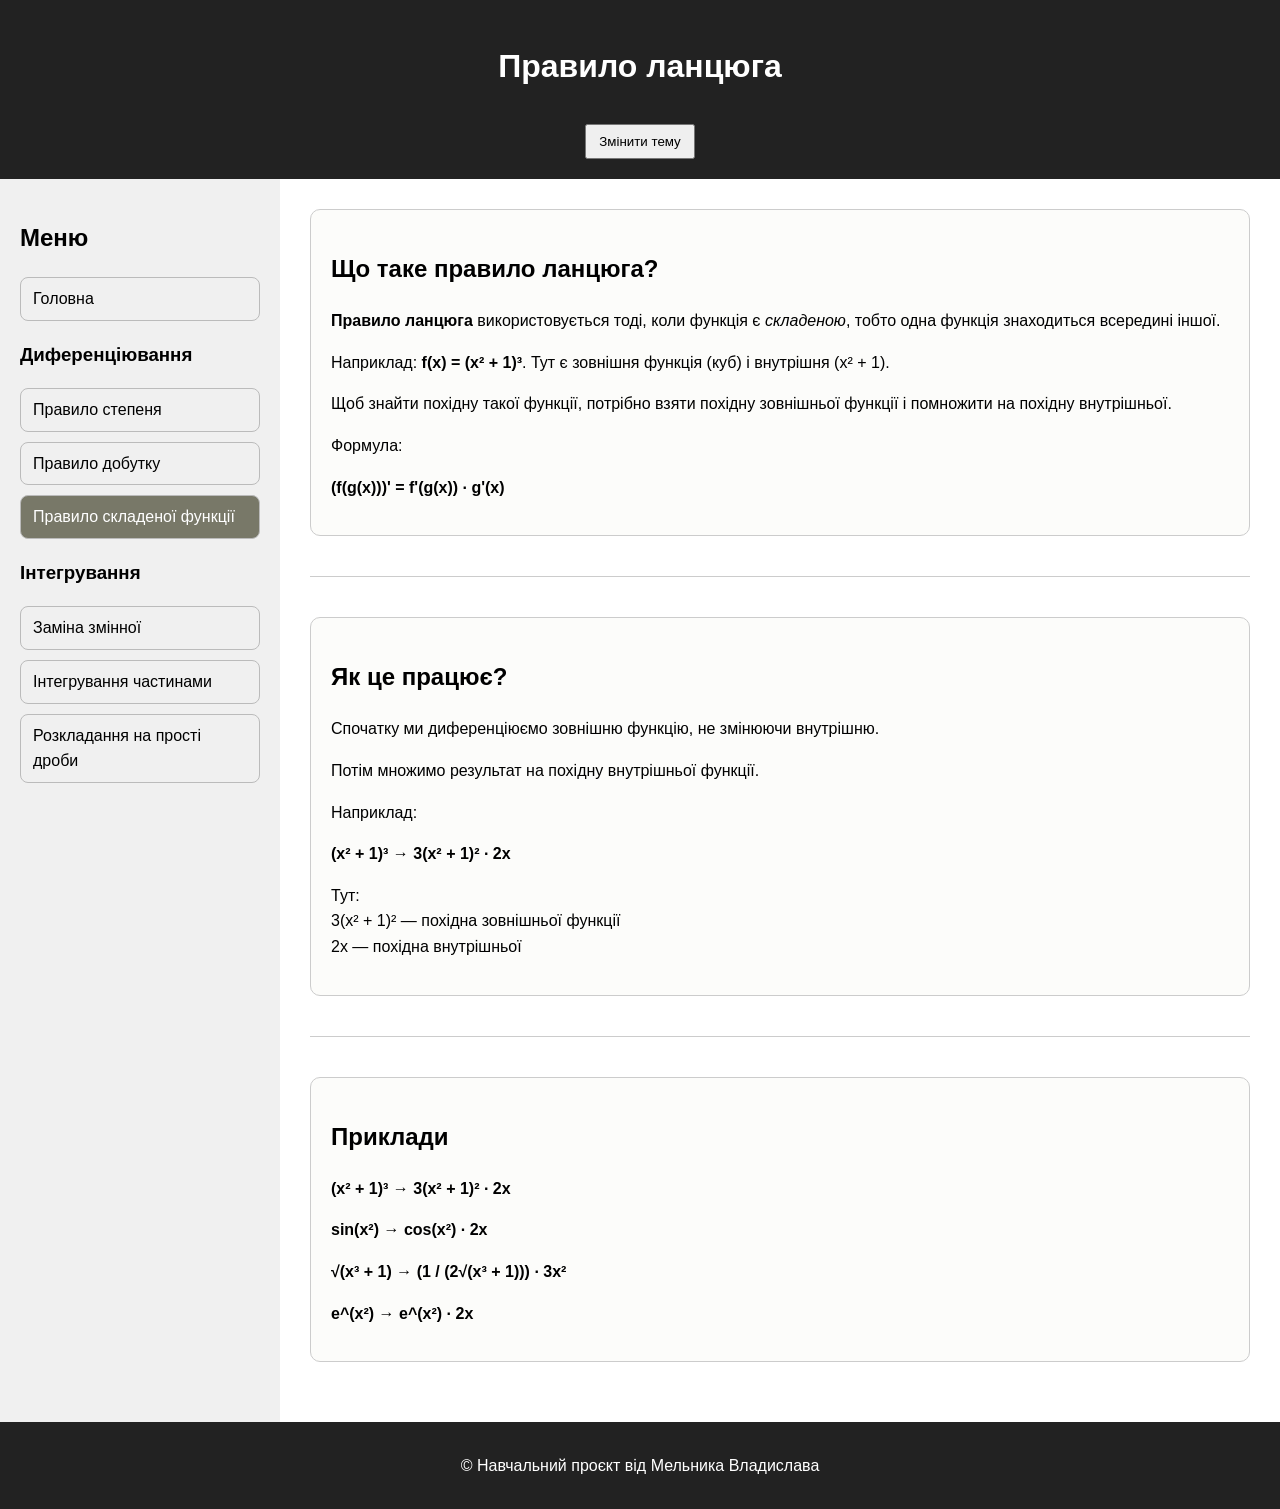
==== pages/chain-rule.html @ ce2a6695 "Add files via upload" ====
<!DOCTYPE html>
<html lang="uk">

<head>
    <meta charset="UTF-8">
    <title>Правило складеної функції</title>

    <link rel="stylesheet" href="../style.css">
</head>


<body>

    <header>

        <h1>Правило ланцюга</h1>
        <button id="themeToggle">
            Змінити тему
        </button>

    </header>


    <div class="container">

        <nav>

    <h1>Меню</h1>

    <ul>

        <li><a href="../index.html">Головна</a></li>

        <h3>Диференціювання</h3>

        <li><a href="power-rule.html">Правило степеня</a></li>
        <li><a href="product-rule.html">Правило добутку</a></li>
        <li><a href="chain-rule.html"class="active">Правило складеної функції</a></li>

    </ul>

    <ul>

        <h3>Інтегрування</h3>

        <li><a href="substitution.html">Заміна змінної</a></li>
        <li><a href="integration-by-parts.html">Інтегрування частинами</a></li>
        <li><a href="partial-fractions.html">Розкладання на прості дроби</a></li>

    </ul>

</nav>

        <main>

            <div class="box">

                <h2>Що таке правило ланцюга?</h2>

                <p>
                    <b>Правило ланцюга</b> використовується тоді,
                    коли функція є <i>складеною</i>, тобто одна функція
                    знаходиться всередині іншої.
                </p>

                <p>
                    Наприклад: <b>f(x) = (x² + 1)³</b>.
                    Тут є зовнішня функція (куб) і внутрішня (x² + 1).
                </p>

                <p>
                    Щоб знайти похідну такої функції,
                    потрібно взяти похідну зовнішньої функції
                    і помножити на похідну внутрішньої.
                </p>

                <p>
                    Формула:
                </p>

                <p>
                    <b>(f(g(x)))' = f'(g(x)) · g'(x)</b>
                </p>

            </div>


            <hr>


            <div class="box">

                <h2>Як це працює?</h2>

                <p>
                    Спочатку ми диференціюємо зовнішню функцію,
                    не змінюючи внутрішню.
                </p>

                <p>
                    Потім множимо результат на похідну внутрішньої функції.
                </p>

                <p>
                    Наприклад:
                </p>

                <p>
                    <b>(x² + 1)³ → 3(x² + 1)² · 2x</b>
                </p>

                <p>
                    Тут:
                    <br>
                    3(x² + 1)² — похідна зовнішньої функції
                    <br>
                    2x — похідна внутрішньої
                </p>

            </div>

            <hr>

            <div class="box">

                <h2>Приклади</h2>

                <p>
                    <b>(x² + 1)³ → 3(x² + 1)² · 2x</b>
                </p>

                <p>
                    <b>sin(x²) → cos(x²) · 2x</b>
                </p>

                <p>
                    <b>√(x³ + 1) → (1 / (2√(x³ + 1))) · 3x²</b>
                </p>

                <p>
                    <b>e^(x²) → e^(x²) · 2x</b>
                </p>

            </div>


        </main>

    </div>

    <footer>
        <p>© Навчальний проєкт від Мельника Владислава</p>
    </footer>

    <script src="../script.js"></script>

</body>

</html>
---- style.css ----
body
{
margin:0;
font-family:Arial;
line-height:1.6;
background:white;
color:black;
}

header
{
background:#222;
color:white;
text-align:center;
padding:20px;
}

footer
{
background:#222;
color:white;
text-align:center;
padding:15px;
}

.container
{
display:flex;
min-height:80vh;
}

nav
{
width:240px;
background:#f0f0f0;
padding:20px;
}

nav ul
{
list-style:none;
padding:0;
}

nav li
{
margin-bottom:10px;
}

nav a
{
    text-decoration:none;
    color:black;

    display:block;
    padding:8px 12px;

    border:1px solid #bbb;
    border-radius:8px;

    transition:0.2s;
}

nav a:hover
{
    background:#ddd;
}

main
{
flex:1;
padding:30px;
}

.box
{
background:#fcfcfa;
padding:20px;
border-radius:10px;
margin-bottom:30px;
border:1px solid #ccc;
}

p
{
margin-bottom:15px;
}

.math-img
{
display:block;
margin:auto;
width:350px;

border:2px solid gray;
padding:5px;

transition:0.3s;
}

.math-img:hover
{
transform:scale(1.05);
}

.img-description
{
text-align:center;
margin-top:8px;
font-size:14px;
}

hr
{
margin:40px 0;
border:0;
height:1px;
background:#ccc;
}

button
{
margin-top:10px;
padding:8px 12px;
cursor:pointer;
}

.dark-theme
{
    background:#121212;
    color:white;
}

.dark-theme nav
{
    background:#1e1e1e;
}

.dark-theme nav a
{
    color:white;
}

.dark-theme .box
{
    background:#1e1e1e;
    border:1px solid #444;
}

.dark-theme hr
{
    background:#444;
}

.dark-theme .math-img
{
    filter: invert(1) hue-rotate(180deg);
}

nav a.active
{
    background:#787868;
    color:white;
}
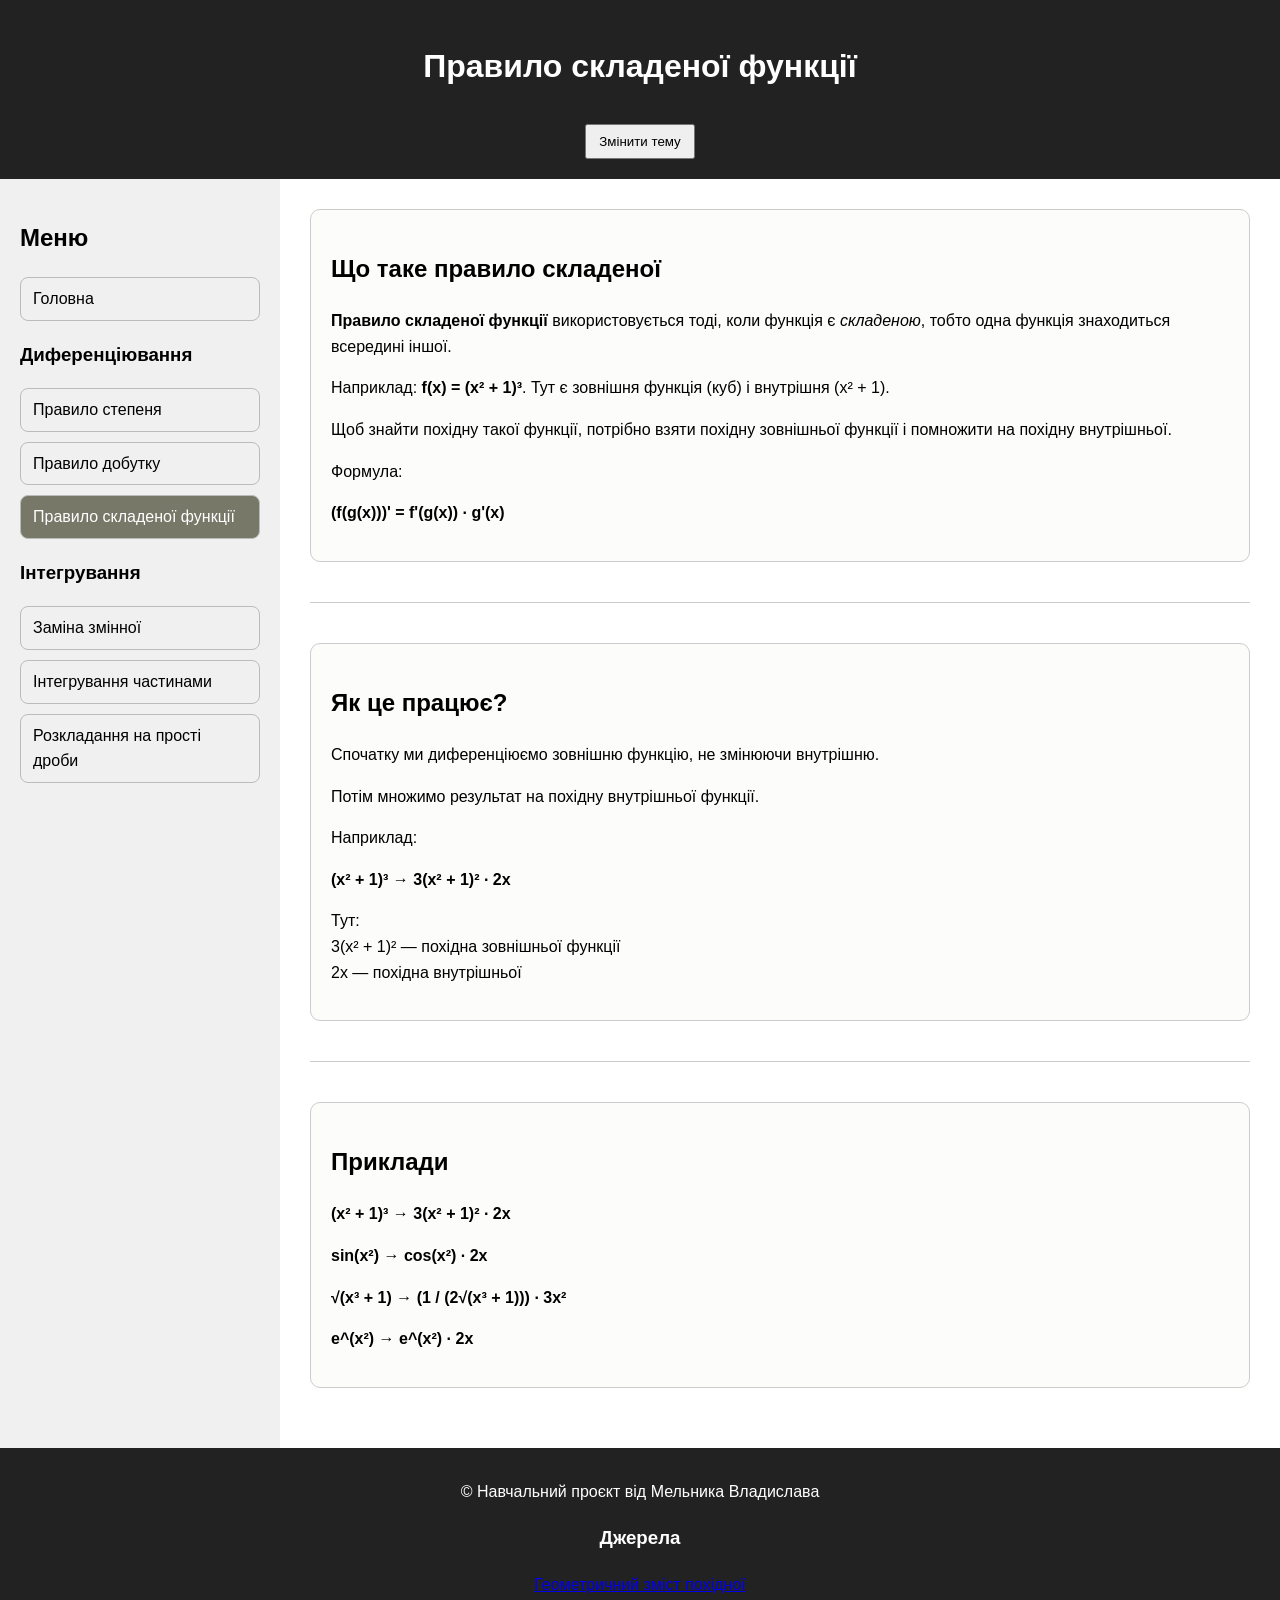
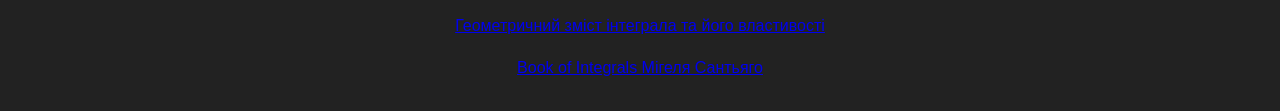
==== commit da7664fa: "Add files via upload" ====
--- a/pages/chain-rule.html
+++ b/pages/chain-rule.html
@@ -13,7 +13,7 @@
 
     <header>
 
-        <h1>Правило ланцюга</h1>
+        <h1>Правило складеної функції</h1>
         <button id="themeToggle">
             Змінити тему
         </button>
@@ -55,10 +55,10 @@
 
             <div class="box">
 
-                <h2>Що таке правило ланцюга?</h2>
+                <h2>Що таке правило складеної</h2>
 
                 <p>
-                    <b>Правило ланцюга</b> використовується тоді,
+                    <b>Правило складеної функції</b> використовується тоді,
                     коли функція є <i>складеною</i>, тобто одна функція
                     знаходиться всередині іншої.
                 </p>
@@ -149,7 +149,13 @@
     </div>
 
     <footer>
+
         <p>© Навчальний проєкт від Мельника Владислава</p>
+        <h3>Джерела</h3>
+        <p><a href="https://yukhym.com/uk/diferentsiyuvannya-funktsij/geometrichnij-zmist-pokhidnoji-dotichna-ta-normal-do-krivoji.html">Геометричний зміст похідної</a></p>
+        <p><a href="https://myedu.cc/school-mathematics/viznachenij-integral-ta-jogo-vlastivosti/">Геометричний зміст інтеграла та його властивості</a></p>
+        <p><a href="https://www.mathscribbles.com/product-page/book-of-integrals">Book of Integrals Мігеля Сантьяго</a></p>
+    
     </footer>
 
     <script src="../script.js"></script>
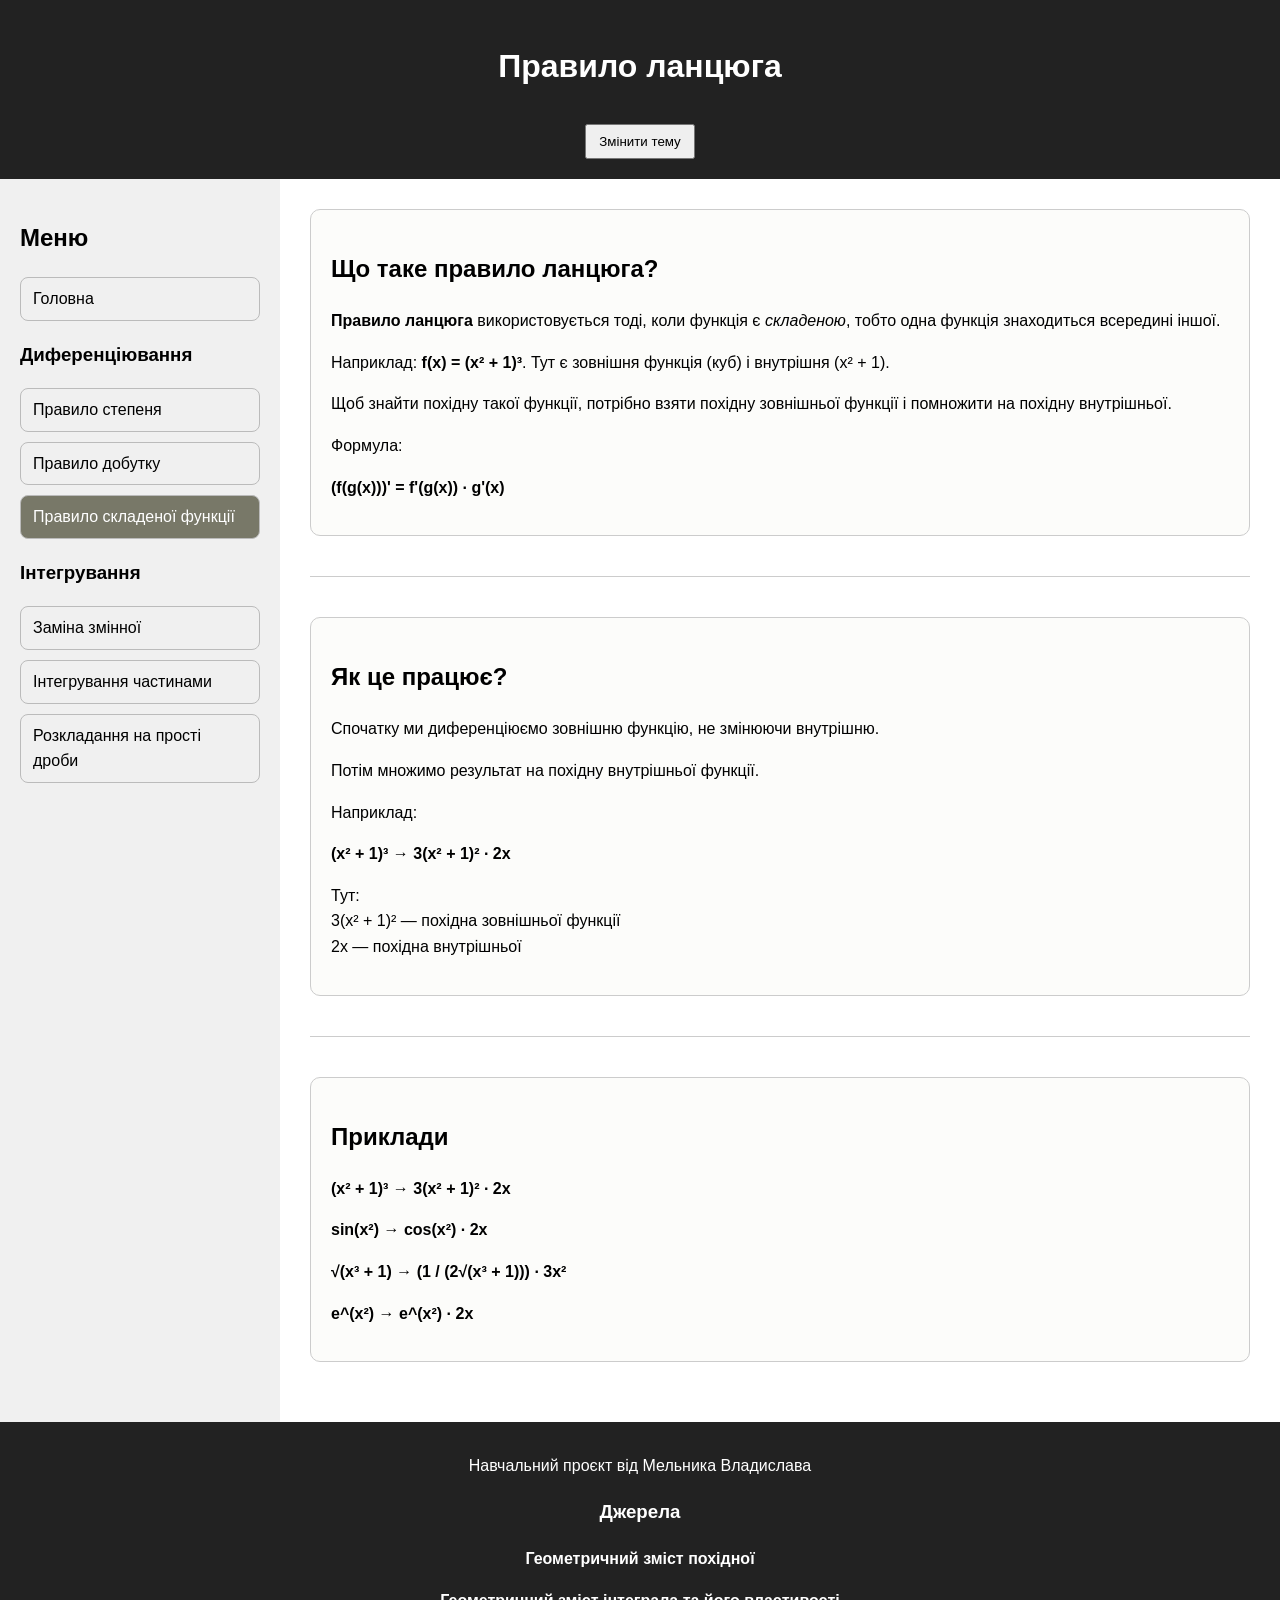
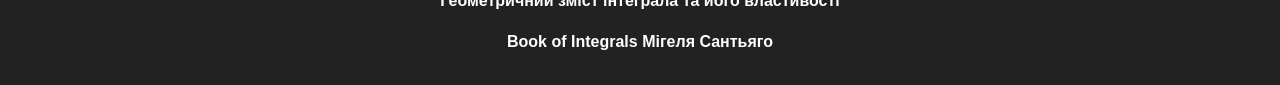
==== commit a4942a68: "Add files via upload" ====
--- a/pages/chain-rule.html
+++ b/pages/chain-rule.html
@@ -13,7 +13,7 @@
 
     <header>
 
-        <h1>Правило складеної функції</h1>
+        <h1>Правило ланцюга</h1>
         <button id="themeToggle">
             Змінити тему
         </button>
@@ -55,10 +55,10 @@
 
             <div class="box">
 
-                <h2>Що таке правило складеної</h2>
+                <h2>Що таке правило ланцюга?</h2>
 
                 <p>
-                    <b>Правило складеної функції</b> використовується тоді,
+                    <b>Правило ланцюга</b> використовується тоді,
                     коли функція є <i>складеною</i>, тобто одна функція
                     знаходиться всередині іншої.
                 </p>
@@ -150,12 +150,25 @@
 
     <footer>
 
-        <p>© Навчальний проєкт від Мельника Владислава</p>
+        <p>Навчальний проєкт від Мельника Владислава</p>
         <h3>Джерела</h3>
-        <p><a href="https://yukhym.com/uk/diferentsiyuvannya-funktsij/geometrichnij-zmist-pokhidnoji-dotichna-ta-normal-do-krivoji.html">Геометричний зміст похідної</a></p>
-        <p><a href="https://myedu.cc/school-mathematics/viznachenij-integral-ta-jogo-vlastivosti/">Геометричний зміст інтеграла та його властивості</a></p>
-        <p><a href="https://www.mathscribbles.com/product-page/book-of-integrals">Book of Integrals Мігеля Сантьяго</a></p>
-    
+        <p class="source">
+         <a href="https://yukhym.com/uk/diferentsiyuvannya-funktsij/geometrichnij-zmist-pokhidnoji-dotichna-ta-normal-do-krivoji.html">
+        Геометричний зміст похідної
+        </a>
+        </p>
+
+         <p class="source">
+        <a href="https://myedu.cc/school-mathematics/viznachenij-integral-ta-jogo-vlastivosti/">
+        Геометричний зміст інтеграла та його властивості
+        </a>
+
+        <p class="source">
+        <a href="https://www.mathscribbles.com/product-page/book-of-integrals">
+        Book of Integrals Мігеля Сантьяго
+        </a>
+        </p>
+        
     </footer>
 
     <script src="../script.js"></script>
--- a/style.css
+++ b/style.css
@@ -161,4 +161,24 @@
 {
     background:#787868;
     color:white;
+}
+
+.source a
+{
+    color:white;
+    text-decoration:none;
+    font-weight:bold;
+}
+
+.source a
+{
+    color:white;
+    text-decoration:none;
+    font-weight:bold;
+}
+
+.source a:hover
+{
+    color:white;
+    text-decoration:underline;
 }
